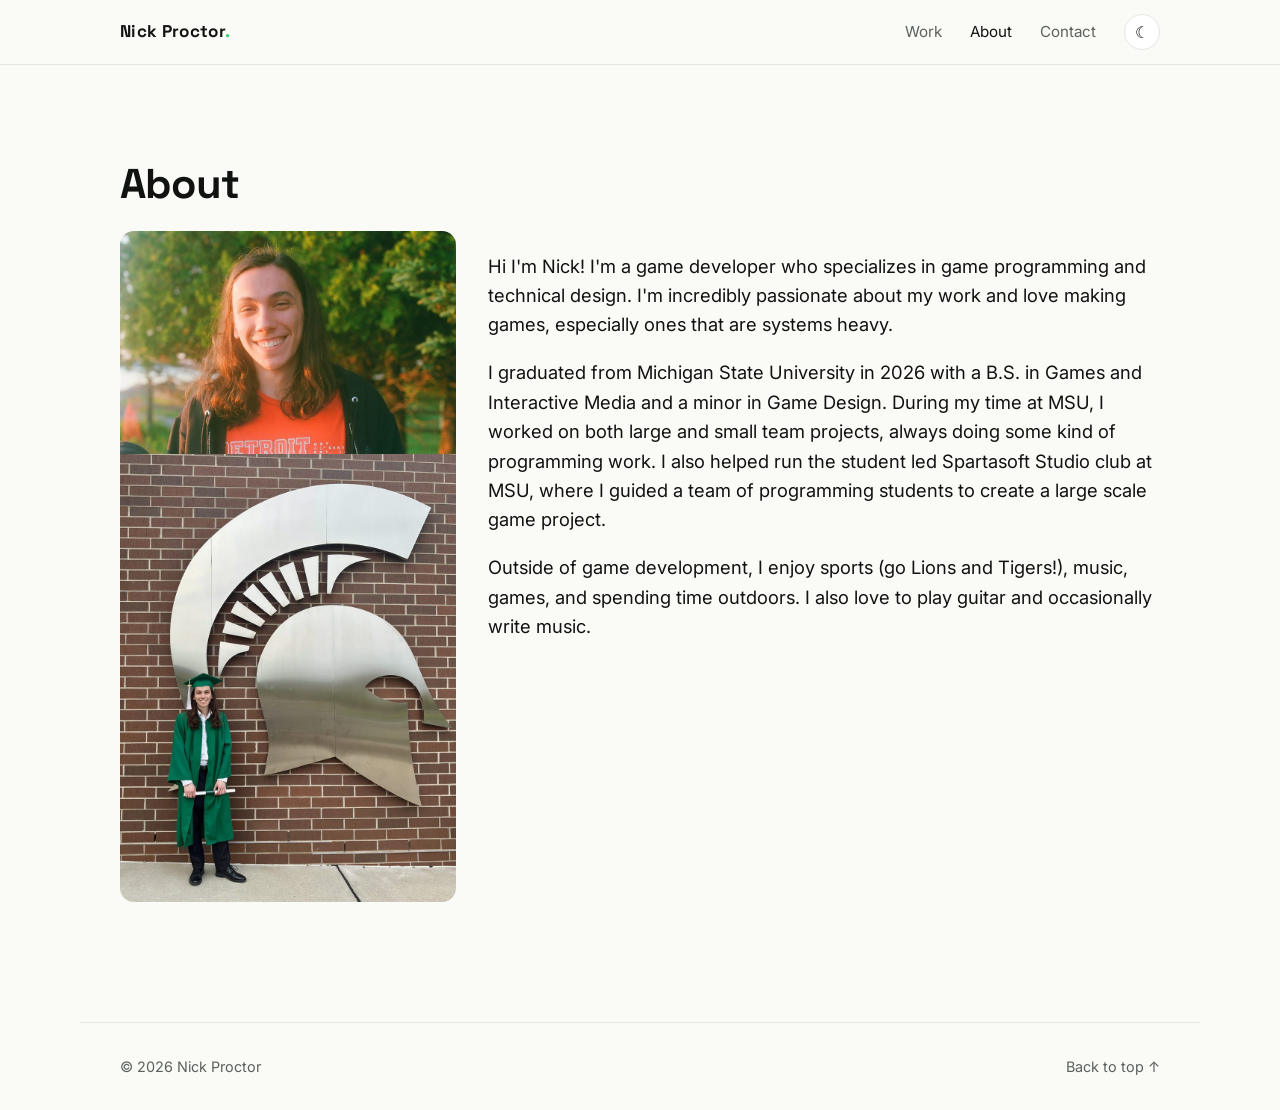
==== about.html @ 90c9cb11 "Initial commit for website formatting" ====
<!DOCTYPE html>
<html lang="en">
  <head>
    <meta charset="UTF-8">
    <meta name="viewport" content="width=device-width, initial-scale=1.0">
    <title>About — Nick Proctor</title>
    <meta name="description" content="About Nick Proctor, a game developer specializing in gameplay programming and technical design.">

    <!-- Apply saved theme before paint to avoid a light/dark flash -->
    <script>
      try { var t = localStorage.getItem('theme'); if (t) document.documentElement.dataset.theme = t; } catch (e) {}
    </script>

    <link rel="preconnect" href="https://fonts.googleapis.com">
    <link rel="preconnect" href="https://fonts.gstatic.com" crossorigin>
    <link href="https://fonts.googleapis.com/css2?family=Inter:wght@400;500;600&family=JetBrains+Mono:wght@400;500&family=Space+Grotesk:wght@500;700&display=swap" rel="stylesheet">
    <link rel="icon" href="assets/favicon.png">
    <link rel="stylesheet" href="screen.css">
  </head>
  <body>
    <!-- ============ NAV ============ -->
    <header class="site-header">
      <div class="container nav">
        <a class="logo" href="index.html">Nick Proctor<span class="dot">.</span></a>
        <nav class="nav-links" aria-label="Primary">
          <a href="index.html#work">Work</a>
          <a href="about.html" aria-current="page">About</a>
          <a href="index.html#contact">Contact</a>
          <button class="theme-toggle" type="button" aria-label="Toggle dark mode">
            <span class="icon-sun" aria-hidden="true">☀</span>
            <span class="icon-moon" aria-hidden="true">☾</span>
          </button>
        </nav>
      </div>
    </header>

    <main>
      <!-- ============ ABOUT ============ -->
      <section class="container section about about-page" aria-labelledby="about-title">
        <div class="about-side">
          <h1 id="about-title">About</h1>
          <div class="about-photos">
            <img src="assets/Images/Munising-small.jpg" alt="Nick smiling outdoors in Munising, Michigan"
                 width="900" height="597">
            <img src="assets/Images/MSU-Grad-small.jpg" alt="Nick in a green cap and gown in front of the Michigan State Spartan helmet"
                 width="900" height="1200">
          </div>
        </div>
        <div class="about-body">
          <p>
            Hi I'm Nick! I'm a game developer who specializes in game
            programming and technical design. I'm incredibly passionate about my work
            and love making games, especially ones that are systems heavy.
          </p>
          <p>
            I graduated from Michigan State University in 2026 with a B.S. in Games and Interactive Media and a 
            minor in Game Design. During my time at MSU, I worked on both large and small team projects, always
            doing some kind of programming work. I also helped run the student led Spartasoft Studio club at MSU,
             where I guided a team of programming students to create a large scale game project. 
          </p>
          <p>
            Outside of game development, I enjoy sports (go Lions and Tigers!), music, games, and spending time outdoors. 
            I also love to play guitar and occasionally write music. 
          </p>
        </div>
      </section>
    </main>

    <footer class="site-footer container">
      <p>© <span id="year"></span> Nick Proctor</p>
      <a href="#" class="muted">Back to top ↑</a>
    </footer>

    <script src="index.js"></script>
  </body>
</html>
---- screen.css ----
/* =========================================================
   Design tokens
   Change --accent to re-theme the whole site.
   ========================================================= */
:root {
  --accent: #2BD96B;        /* acid green — fills, highlights */
  --accent-ink: #0B7A36;    /* readable green for text on light bg */
  --on-accent: #06200F;     /* text on top of accent fills */

  --bg: #FAFAF7;
  --surface: #FFFFFF;
  --text: #111311;
  --muted: #5B615C;
  --border: #E3E6E1;
  --placeholder: #EEF1EC;

  --font-display: "Space Grotesk", system-ui, sans-serif;
  --font-body: "Inter", system-ui, sans-serif;
  --font-mono: "JetBrains Mono", ui-monospace, monospace;

  --radius: 14px;
  --max: 1120px;
  --gutter: clamp(16px, 4vw, 40px);

  color-scheme: light;
}

/* Dark tokens: used when the OS prefers dark (unless user picked light) … */
@media (prefers-color-scheme: dark) {
  :root:not([data-theme="light"]) {
    --accent-ink: #2BD96B;
    --bg: #0C0E0D;
    --surface: #141816;
    --text: #ECEFEB;
    --muted: #98A09A;
    --border: #252A27;
    --placeholder: #1B201D;
    color-scheme: dark;
  }
}
/* … or when the user explicitly picked dark via the toggle. */
:root[data-theme="dark"] {
  --accent-ink: #2BD96B;
  --bg: #0C0E0D;
  --surface: #141816;
  --text: #ECEFEB;
  --muted: #98A09A;
  --border: #252A27;
  --placeholder: #1B201D;
  color-scheme: dark;
}

/* =========================================================
   Base
   ========================================================= */
*, *::before, *::after { box-sizing: border-box; }

html { scroll-behavior: smooth; }
@media (prefers-reduced-motion: reduce) {
  html { scroll-behavior: auto; }
  *, *::before, *::after { transition: none !important; animation: none !important; }
}

body {
  margin: 0;
  background: var(--bg);
  color: var(--text);
  font-family: var(--font-body);
  font-size: 17px;
  line-height: 1.6;
  -webkit-font-smoothing: antialiased;
  transition: background-color .2s, color .2s;
}

h1, h2, h3 {
  font-family: var(--font-display);
  line-height: 1.1;
  letter-spacing: -0.02em;
  margin: 0 0 .5em;
}
h1 { font-size: clamp(2.4rem, 6vw, 4.5rem); font-weight: 700; }
h2 { font-size: clamp(1.8rem, 3.5vw, 2.6rem); font-weight: 700; }
h3 { font-size: 1.2rem; font-weight: 500; }

p { margin: 0 0 1em; }
img, video { display: block; max-width: 100%; }

a { color: inherit; }
a:focus-visible, button:focus-visible {
  outline: 2px solid var(--accent);
  outline-offset: 3px;
  border-radius: 4px;
}
::selection { background: var(--accent); color: var(--on-accent); }

.container {
  width: 100%;
  max-width: var(--max);
  margin-inline: auto;
  padding-inline: var(--gutter);
}
.section { padding-block: clamp(64px, 10vw, 120px); }
.muted { color: var(--muted); }

.eyebrow {
  font-family: var(--font-mono);
  font-size: .78rem;
  font-weight: 500;
  letter-spacing: .08em;
  text-transform: uppercase;
  color: var(--muted);
  margin: 0 0 1rem;
}

/* Highlighter-pen effect on key words */
.hl {
  background: linear-gradient(transparent 62%, var(--accent) 62%, var(--accent) 92%, transparent 92%);
  padding-inline: .05em;
}

/* =========================================================
   Header / nav
   ========================================================= */
.site-header {
  position: sticky;
  top: 0;
  z-index: 10;
  background: color-mix(in srgb, var(--bg) 85%, transparent);
  backdrop-filter: blur(10px);
  border-bottom: 1px solid var(--border);
}
.nav {
  display: flex;
  align-items: center;
  justify-content: space-between;
  height: 64px;
}
.logo {
  font-family: var(--font-display);
  font-weight: 700;
  text-decoration: none;
  letter-spacing: .02em;
}
.logo .dot { color: var(--accent); }

.nav-links { display: flex; align-items: center; gap: clamp(12px, 3vw, 28px); }
.nav-links a {
  text-decoration: none;
  font-size: .95rem;
  color: var(--muted);
  transition: color .15s;
}
.nav-links a:hover { color: var(--text); }

.theme-toggle {
  display: grid;
  place-items: center;
  width: 36px;
  height: 36px;
  border: 1px solid var(--border);
  border-radius: 50%;
  background: var(--surface);
  color: var(--text);
  cursor: pointer;
  font-size: 1rem;
}
.theme-toggle:hover { border-color: var(--accent); }
/* Show moon in light mode, sun in dark mode */
.icon-sun { display: none; }
:root[data-theme="dark"] .icon-sun { display: inline; }
:root[data-theme="dark"] .icon-moon { display: none; }
@media (prefers-color-scheme: dark) {
  :root:not([data-theme="light"]) .icon-sun { display: inline; }
  :root:not([data-theme="light"]) .icon-moon { display: none; }
}

/* =========================================================
   Intro
   ========================================================= */
.intro { padding-block: clamp(72px, 14vw, 160px) clamp(48px, 8vw, 96px); }
.intro h1 { max-width: 16ch; }
.lede {
  max-width: 52ch;
  font-size: 1.15rem;
  color: var(--muted);
}
.lede a { color: var(--accent-ink); text-underline-offset: 3px; }

.actions { display: flex; flex-wrap: wrap; gap: 12px; margin-top: 2rem; }

.btn {
  display: inline-flex;
  align-items: center;
  gap: .4em;
  padding: .8em 1.4em;
  border-radius: 999px;
  font-weight: 600;
  font-size: .95rem;
  text-decoration: none;
  transition: transform .15s, background-color .15s, border-color .15s;
}
.btn:hover { transform: translateY(-2px); }
.btn-primary { background: var(--accent); color: var(--on-accent); }
.btn-ghost { border: 1px solid var(--border); }
.btn-ghost:hover { border-color: var(--text); }

/* =========================================================
   Media placeholders (swap for <img> / <video>)
   ========================================================= */
.media {
  position: relative;
  aspect-ratio: 16 / 9;
  background: var(--placeholder);
  overflow: hidden;
}
.media:empty::after {
  content: attr(data-label);
  position: absolute;
  inset: 0;
  display: grid;
  place-items: center;
  font-family: var(--font-mono);
  font-size: .8rem;
  color: var(--muted);
}
.media img, .media video {
  width: 100%;
  height: 100%;
  object-fit: cover;
  transition: transform .4s ease;
}

/* =========================================================
   Featured project
   ========================================================= */
.featured-card {
  display: grid;
  grid-template-columns: 1.5fr 1fr;
  border: 1px solid var(--border);
  border-radius: var(--radius);
  background: var(--surface);
  overflow: hidden;
  text-decoration: none;
  transition: border-color .2s, transform .2s;
}
.featured-card:hover { border-color: var(--accent); transform: translateY(-3px); }
.featured-card:hover .media img,
.featured-card:hover .media video { transform: scale(1.03); }
.featured-card .media { aspect-ratio: auto; min-height: 320px; }
.featured-body { padding: clamp(24px, 4vw, 44px); align-self: center; }
.featured-body p:not(.eyebrow) { color: var(--muted); }

.link-arrow {
  display: inline-block;
  margin-top: 1rem;
  font-weight: 600;
  color: var(--accent-ink);
}

@media (max-width: 760px) {
  .featured-card { grid-template-columns: 1fr; }
  .featured-card .media { aspect-ratio: 16 / 9; min-height: 0; }
}

/* =========================================================
   Tags
   ========================================================= */
.tags {
  display: flex;
  flex-wrap: wrap;
  gap: 6px;
  list-style: none;
  padding: 0;
  margin: 0;
}
.tags li {
  font-family: var(--font-mono);
  font-size: .72rem;
  padding: .3em .7em;
  border: 1px solid var(--border);
  border-radius: 999px;
  color: var(--muted);
}

/* =========================================================
   Project grid
   ========================================================= */
.section-head {
  display: flex;
  flex-wrap: wrap;
  align-items: baseline;
  justify-content: space-between;
  gap: 8px 24px;
  margin-bottom: 2rem;
}
.section-head h2 { margin: 0; }
.section-head p { margin: 0; }

.grid {
  display: grid;
  grid-template-columns: repeat(auto-fill, minmax(min(100%, 300px), 1fr));
  gap: 20px;
}
.card {
  display: flex;
  flex-direction: column;
  border: 1px solid var(--border);
  border-radius: var(--radius);
  background: var(--surface);
  overflow: hidden;
  text-decoration: none;
  transition: border-color .2s, transform .2s;
}
.card:hover { border-color: var(--accent); transform: translateY(-3px); }
.card:hover .media img,
.card:hover .media video { transform: scale(1.04); }
.card-body { padding: 20px 22px 24px; }
.card-body h3 { margin-bottom: .3em; }
.card-body p { color: var(--muted); font-size: .95rem; }

/* =========================================================
   About
   ========================================================= */
.about {
  display: grid;
  grid-template-columns: 1fr 2fr;
  gap: 32px;
  border-top: 1px solid var(--border);
}
.about-photos {
  display: flex;
  flex-direction: column;
  margin-top: 1.5rem;
  border-radius: var(--radius);
  overflow: hidden;
}
.about-photos img {
  width: 100%;
  height: auto;
  background: var(--placeholder);
}
.about-body { padding-top: .4rem; }

/* Standalone About page */
.about-page { border-top: 0; padding-top: clamp(48px, 8vw, 96px); }
.about-page h1 { font-size: clamp(1.8rem, 3.5vw, 2.6rem); }
.about-page .about-body { padding-top: calc(clamp(1.8rem, 3.5vw, 2.6rem) * 1.6 + 1.5rem); }
@media (max-width: 760px) {
  .about-page .about-body { padding-top: 0; }
}

/* Skills section on the landing page */
.skills-section { border-top: 1px solid var(--border); }
.skills-section .skills { margin-top: 1rem; max-width: 760px; }

/* Highlight the current page in the nav */
.nav-links a[aria-current="page"] { color: var(--text); }
.about-body > p { font-size: 1.15rem; max-width: 56ch; }
.skills {
  display: grid;
  grid-template-columns: repeat(auto-fit, minmax(200px, 1fr));
  gap: 24px;
  margin-top: 2rem;
}
.skills ul { list-style: none; padding: 0; margin: 0; }
.skills li { padding: .35em 0; border-bottom: 1px solid var(--border); }

@media (max-width: 760px) {
  .about { grid-template-columns: 1fr; gap: 24px; }
}

/* =========================================================
   Contact
   ========================================================= */
.contact { border-top: 1px solid var(--border); }
.contact-line {
  font-size: clamp(1.15rem, 2.5vw, 1.4rem);
  margin-bottom: 1.25rem;
}
.contact-email {
  font-weight: 600;
  color: var(--accent-ink);
  text-decoration: none;
  overflow-wrap: anywhere;
  background: linear-gradient(var(--accent), var(--accent)) left bottom / 100% 2px no-repeat;
  transition: background-size .2s ease;
}
.contact-email:hover { background-size: 100% 100%; color: var(--on-accent); }
.contact-blurb {
  max-width: 60ch;
  color: var(--muted);
  margin-bottom: 2rem;
}

.socials { display: flex; flex-wrap: wrap; gap: 8px 24px; list-style: none; padding: 0; margin: 0; }
.socials a { color: var(--muted); text-underline-offset: 4px; }
.socials a:hover { color: var(--text); }

/* =========================================================
   Footer
   ========================================================= */
.site-footer {
  display: flex;
  justify-content: space-between;
  gap: 16px;
  padding-block: 32px;
  border-top: 1px solid var(--border);
  font-size: .9rem;
  color: var(--muted);
}
.site-footer p { margin: 0; }
.site-footer a { text-decoration: none; }

/* =========================================================
   Project (case study) pages
   ========================================================= */
.back-link {
  display: inline-block;
  margin-top: 40px;
  color: var(--muted);
  text-decoration: none;
  font-size: .95rem;
}
.back-link:hover { color: var(--text); }

.project-hero { padding-block: 32px 40px; }
.project-hero h1 { margin-bottom: .3em; }
.project-hero .lede { margin-bottom: 1.5rem; }

.project-media { border-radius: var(--radius); }

.project-meta {
  display: grid;
  grid-template-columns: repeat(auto-fit, minmax(150px, 1fr));
  gap: 20px;
  padding-block: 32px;
  margin: 40px 0 0;
  border-block: 1px solid var(--border);
}
.project-meta dt { font-family: var(--font-mono); font-size: .75rem; text-transform: uppercase; letter-spacing: .08em; color: var(--muted); }
.project-meta dd { margin: .3em 0 0; font-weight: 500; }

.prose { max-width: 68ch; padding-block: 48px; }
.prose h2 { font-size: 1.6rem; margin-top: 2em; }
.prose ul { padding-left: 1.2em; }
.prose li { margin-bottom: .4em; }

.gallery {
  display: grid;
  grid-template-columns: repeat(auto-fit, minmax(min(100%, 320px), 1fr));
  gap: 16px;
  padding-bottom: 48px;
}
.gallery .media { border-radius: var(--radius); }

.project-nav {
  display: flex;
  justify-content: space-between;
  padding-block: 32px 64px;
  border-top: 1px solid var(--border);
}
.project-nav a { color: var(--accent-ink); font-weight: 600; text-decoration: none; }
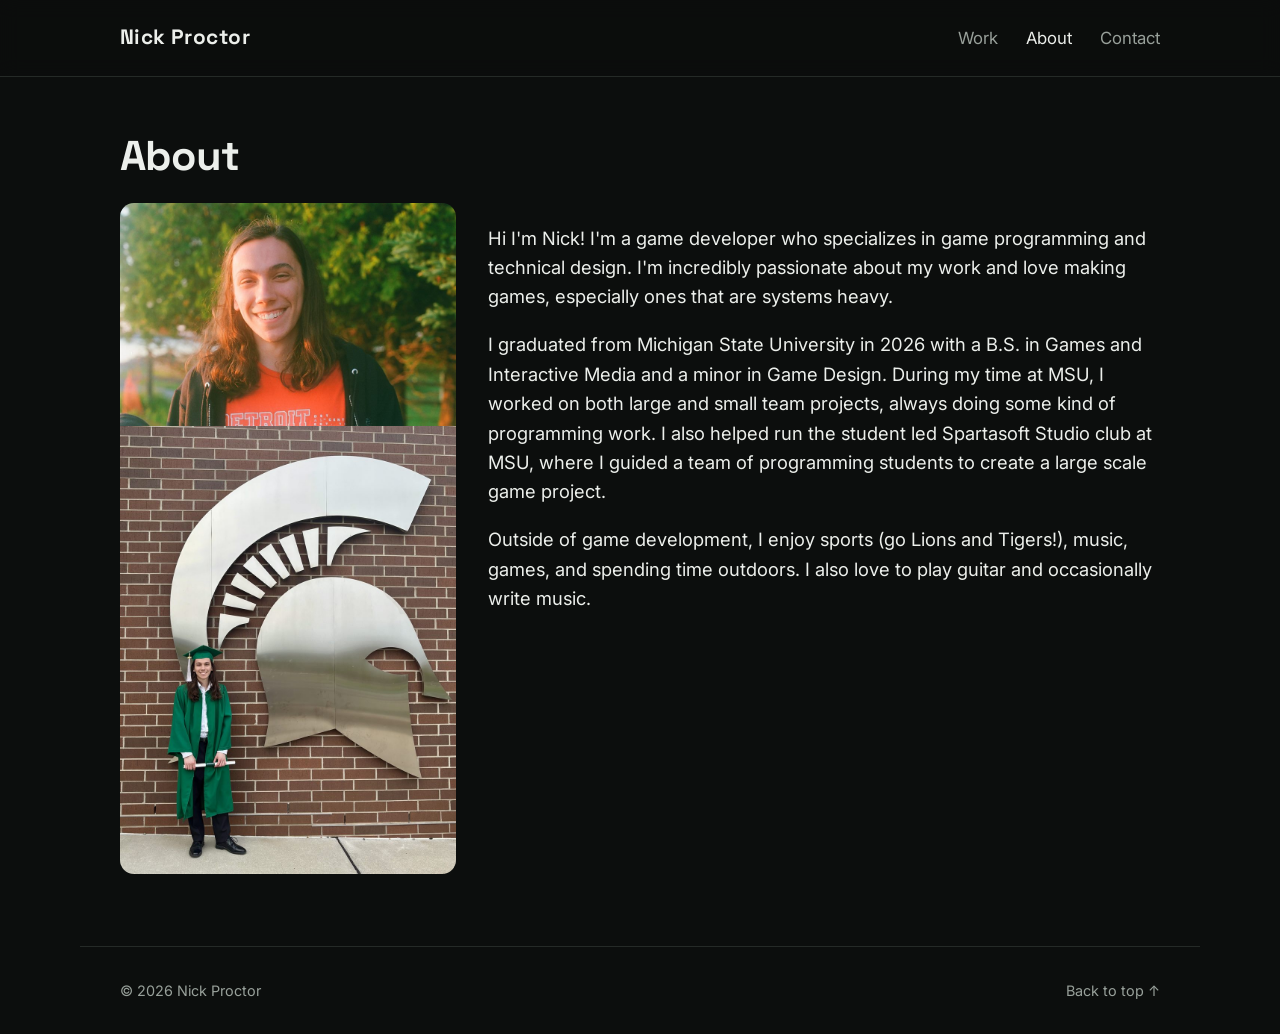
==== commit 06e3a12b: "Procedural gen section for BOOMER, thumbnails for all other games" ====
--- a/about.html
+++ b/about.html
@@ -3,13 +3,8 @@
   <head>
     <meta charset="UTF-8">
     <meta name="viewport" content="width=device-width, initial-scale=1.0">
-    <title>About — Nick Proctor</title>
+    <title>Nick Proctor</title>
     <meta name="description" content="About Nick Proctor, a game developer specializing in gameplay programming and technical design.">
-
-    <!-- Apply saved theme before paint to avoid a light/dark flash -->
-    <script>
-      try { var t = localStorage.getItem('theme'); if (t) document.documentElement.dataset.theme = t; } catch (e) {}
-    </script>
 
     <link rel="preconnect" href="https://fonts.googleapis.com">
     <link rel="preconnect" href="https://fonts.gstatic.com" crossorigin>
@@ -21,15 +16,11 @@
     <!-- ============ NAV ============ -->
     <header class="site-header">
       <div class="container nav">
-        <a class="logo" href="index.html">Nick Proctor<span class="dot">.</span></a>
+        <a class="logo" href="index.html">Nick Proctor</a>
         <nav class="nav-links" aria-label="Primary">
           <a href="index.html#work">Work</a>
           <a href="about.html" aria-current="page">About</a>
           <a href="index.html#contact">Contact</a>
-          <button class="theme-toggle" type="button" aria-label="Toggle dark mode">
-            <span class="icon-sun" aria-hidden="true">☀</span>
-            <span class="icon-moon" aria-hidden="true">☾</span>
-          </button>
         </nav>
       </div>
     </header>
--- a/screen.css
+++ b/screen.css
@@ -4,49 +4,24 @@
    ========================================================= */
 :root {
   --accent: #2BD96B;        /* acid green — fills, highlights */
-  --accent-ink: #0B7A36;    /* readable green for text on light bg */
+  --accent-ink: #2BD96B;    /* green used for text/links */
   --on-accent: #06200F;     /* text on top of accent fills */
 
-  --bg: #FAFAF7;
-  --surface: #FFFFFF;
-  --text: #111311;
-  --muted: #5B615C;
-  --border: #E3E6E1;
-  --placeholder: #EEF1EC;
-
-  --font-display: "Space Grotesk", system-ui, sans-serif;
-  --font-body: "Inter", system-ui, sans-serif;
-  --font-mono: "JetBrains Mono", ui-monospace, monospace;
-
-  --radius: 14px;
-  --max: 1120px;
-  --gutter: clamp(16px, 4vw, 40px);
-
-  color-scheme: light;
-}
-
-/* Dark tokens: used when the OS prefers dark (unless user picked light) … */
-@media (prefers-color-scheme: dark) {
-  :root:not([data-theme="light"]) {
-    --accent-ink: #2BD96B;
-    --bg: #0C0E0D;
-    --surface: #141816;
-    --text: #ECEFEB;
-    --muted: #98A09A;
-    --border: #252A27;
-    --placeholder: #1B201D;
-    color-scheme: dark;
-  }
-}
-/* … or when the user explicitly picked dark via the toggle. */
-:root[data-theme="dark"] {
-  --accent-ink: #2BD96B;
   --bg: #0C0E0D;
   --surface: #141816;
   --text: #ECEFEB;
   --muted: #98A09A;
   --border: #252A27;
   --placeholder: #1B201D;
+
+  --font-display: "Space Grotesk", system-ui, sans-serif;
+  --font-body: "Inter", system-ui, sans-serif;
+  --font-mono: "JetBrains Mono", ui-monospace, monospace;
+
+  --radius: 14px;
+  --max: 1120px;
+  --gutter: clamp(16px, 4vw, 40px);
+
   color-scheme: dark;
 }
 
@@ -99,7 +74,7 @@
   margin-inline: auto;
   padding-inline: var(--gutter);
 }
-.section { padding-block: clamp(64px, 10vw, 120px); }
+.section { padding-block: clamp(40px, 6vw, 72px); }
 .muted { color: var(--muted); }
 
 .eyebrow {
@@ -133,51 +108,29 @@
   display: flex;
   align-items: center;
   justify-content: space-between;
-  height: 64px;
+  height: 76px;
 }
 .logo {
   font-family: var(--font-display);
   font-weight: 700;
   text-decoration: none;
   letter-spacing: .02em;
-}
-.logo .dot { color: var(--accent); }
+  font-size: 1.3rem;
+}
 
 .nav-links { display: flex; align-items: center; gap: clamp(12px, 3vw, 28px); }
 .nav-links a {
   text-decoration: none;
-  font-size: .95rem;
+  font-size: 1.05rem;
   color: var(--muted);
   transition: color .15s;
 }
 .nav-links a:hover { color: var(--text); }
 
-.theme-toggle {
-  display: grid;
-  place-items: center;
-  width: 36px;
-  height: 36px;
-  border: 1px solid var(--border);
-  border-radius: 50%;
-  background: var(--surface);
-  color: var(--text);
-  cursor: pointer;
-  font-size: 1rem;
-}
-.theme-toggle:hover { border-color: var(--accent); }
-/* Show moon in light mode, sun in dark mode */
-.icon-sun { display: none; }
-:root[data-theme="dark"] .icon-sun { display: inline; }
-:root[data-theme="dark"] .icon-moon { display: none; }
-@media (prefers-color-scheme: dark) {
-  :root:not([data-theme="light"]) .icon-sun { display: inline; }
-  :root:not([data-theme="light"]) .icon-moon { display: none; }
-}
-
 /* =========================================================
    Intro
    ========================================================= */
-.intro { padding-block: clamp(72px, 14vw, 160px) clamp(48px, 8vw, 96px); }
+.intro { padding-block: clamp(24px, 4vw, 48px) clamp(32px, 5vw, 56px); }
 .intro h1 { max-width: 16ch; }
 .lede {
   max-width: 52ch;
@@ -186,7 +139,7 @@
 }
 .lede a { color: var(--accent-ink); text-underline-offset: 3px; }
 
-.actions { display: flex; flex-wrap: wrap; gap: 12px; margin-top: 2rem; }
+.actions { display: flex; flex-wrap: wrap; gap: 12px; margin-top: 1.5rem; }
 
 .btn {
   display: inline-flex;
@@ -291,7 +244,7 @@
   align-items: baseline;
   justify-content: space-between;
   gap: 8px 24px;
-  margin-bottom: 2rem;
+  margin-bottom: 1.5rem;
 }
 .section-head h2 { margin: 0; }
 .section-head p { margin: 0; }
@@ -314,6 +267,8 @@
 .card:hover { border-color: var(--accent); transform: translateY(-3px); }
 .card:hover .media img,
 .card:hover .media video { transform: scale(1.04); }
+/* Card thumbnails use the Steam capsule shape (920x430) so logos aren't cropped */
+.card .media { aspect-ratio: 920 / 430; }
 .card-body { padding: 20px 22px 24px; }
 .card-body h3 { margin-bottom: .3em; }
 .card-body p { color: var(--muted); font-size: .95rem; }
@@ -342,7 +297,7 @@
 .about-body { padding-top: .4rem; }
 
 /* Standalone About page */
-.about-page { border-top: 0; padding-top: clamp(48px, 8vw, 96px); }
+.about-page { border-top: 0; padding-top: clamp(32px, 5vw, 56px); }
 .about-page h1 { font-size: clamp(1.8rem, 3.5vw, 2.6rem); }
 .about-page .about-body { padding-top: calc(clamp(1.8rem, 3.5vw, 2.6rem) * 1.6 + 1.5rem); }
 @media (max-width: 760px) {
@@ -416,47 +371,156 @@
    ========================================================= */
 .back-link {
   display: inline-block;
-  margin-top: 40px;
+  margin-top: 24px;
   color: var(--muted);
   text-decoration: none;
   font-size: .95rem;
 }
 .back-link:hover { color: var(--text); }
 
-.project-hero { padding-block: 32px 40px; }
+.project-hero { padding-block: 20px 28px; }
 .project-hero h1 { margin-bottom: .3em; }
 .project-hero .lede { margin-bottom: 1.5rem; }
 
 .project-media { border-radius: var(--radius); }
+/* Show an image at its own proportions instead of forcing 16:9 */
+.media-natural { aspect-ratio: auto; }
+.media-natural img { height: auto; }
 
 .project-meta {
   display: grid;
   grid-template-columns: repeat(auto-fit, minmax(150px, 1fr));
   gap: 20px;
-  padding-block: 32px;
-  margin: 40px 0 0;
+  padding-block: 24px;
+  margin: 28px 0 0;
   border-block: 1px solid var(--border);
 }
 .project-meta dt { font-family: var(--font-mono); font-size: .75rem; text-transform: uppercase; letter-spacing: .08em; color: var(--muted); }
 .project-meta dd { margin: .3em 0 0; font-weight: 500; }
 
-.prose { max-width: 68ch; padding-block: 48px; }
+.prose { max-width: 68ch; padding-block: 32px; }
+.prose:not(:has(*)) { display: none; } /* hide when it only holds comments */
 .prose h2 { font-size: 1.6rem; margin-top: 2em; }
 .prose ul { padding-left: 1.2em; }
 .prose li { margin-bottom: .4em; }
 
+/* Feature blocks: text on one side, looping video on the other */
+.feature-section {
+  padding-block: 32px;
+  border-top: 1px solid var(--border);
+}
+/* The details bar already draws a line underneath itself */
+.project-meta + .feature-section { border-top: 0; }
+.feature-section > h2 { font-size: 1.8rem; margin-bottom: .5rem; }
+
+.feature {
+  display: grid;
+  grid-template-columns: 1fr 1.2fr;
+  gap: clamp(24px, 4vw, 48px);
+  align-items: center;
+  padding-block: 16px;
+}
+/* Sub-sections sit close under their parent heading */
+.feature-sub { padding-top: 24px; }
+.feature-text h3 { font-size: 1.25rem; font-weight: 700; }
+/* Small system name above a problem-as-headline */
+.feature-text .feature-label { margin-bottom: .5rem; color: var(--accent-ink); }
+.feature-text p + p { margin-top: 1em; }
+
+/* Before / After toggle */
+.compare { display: flex; flex-direction: column; gap: 12px; min-width: 0; }
+.compare-toggle {
+  display: inline-flex;
+  align-self: flex-start;
+  padding: 3px;
+  border: 1px solid var(--border);
+  border-radius: 999px;
+  background: var(--surface);
+}
+.compare-toggle button {
+  font-family: var(--font-mono);
+  font-size: .75rem;
+  font-weight: 500;
+  letter-spacing: .08em;
+  text-transform: uppercase;
+  padding: .45em 1.1em;
+  border: 0;
+  border-radius: 999px;
+  background: transparent;
+  color: var(--muted);
+  cursor: pointer;
+  transition: background-color .2s, color .2s;
+}
+.compare-toggle button:hover { color: var(--text); }
+.compare-toggle button[aria-pressed="true"] { background: var(--accent); color: var(--on-accent); }
+
+.compare-pane {
+  position: absolute;
+  inset: 0;
+  opacity: 0;
+  visibility: hidden;
+  transition: opacity .3s ease, visibility .3s;
+}
+.compare-pane.is-active { opacity: 1; visibility: visible; }
+/* Filename label shows until the video exists and covers it */
+.compare-pane::before {
+  content: attr(data-label);
+  position: absolute;
+  inset: 0;
+  display: grid;
+  place-items: center;
+  font-family: var(--font-mono);
+  font-size: .8rem;
+  color: var(--muted);
+}
+.compare-pane video,
+.compare-pane img { position: relative; }
+/* Wide top-down level captures (~2.16:1) */
+.compare-wide { aspect-ratio: 1400 / 648; }
+/* Zoom in, anchored to the bottom edge: crops left, right and top only */
+.compare-wide img {
+  transform: scale(1.25);
+  transform-origin: 50% 100%;
+}
+.compare-caption {
+  margin: 0;
+  font-family: var(--font-mono);
+  font-size: .75rem;
+  color: var(--muted);
+}
+.feature-text p { color: var(--muted); max-width: 56ch; margin: 0; }
+
+.feature-media { border-radius: var(--radius); border: 1px solid var(--border); }
+/* Label shows until the video file exists and covers it */
+.feature-media::before {
+  content: attr(data-label);
+  position: absolute;
+  inset: 0;
+  display: grid;
+  place-items: center;
+  font-family: var(--font-mono);
+  font-size: .8rem;
+  color: var(--muted);
+}
+.feature-media video { position: relative; }
+
+@media (max-width: 760px) {
+  .feature { grid-template-columns: 1fr; }
+}
+
 .gallery {
   display: grid;
   grid-template-columns: repeat(auto-fit, minmax(min(100%, 320px), 1fr));
   gap: 16px;
-  padding-bottom: 48px;
+  padding-block: 32px;
+  border-top: 1px solid var(--border);
 }
 .gallery .media { border-radius: var(--radius); }
 
 .project-nav {
   display: flex;
   justify-content: space-between;
-  padding-block: 32px 64px;
+  padding-block: 24px 48px;
   border-top: 1px solid var(--border);
 }
 .project-nav a { color: var(--accent-ink); font-weight: 600; text-decoration: none; }
